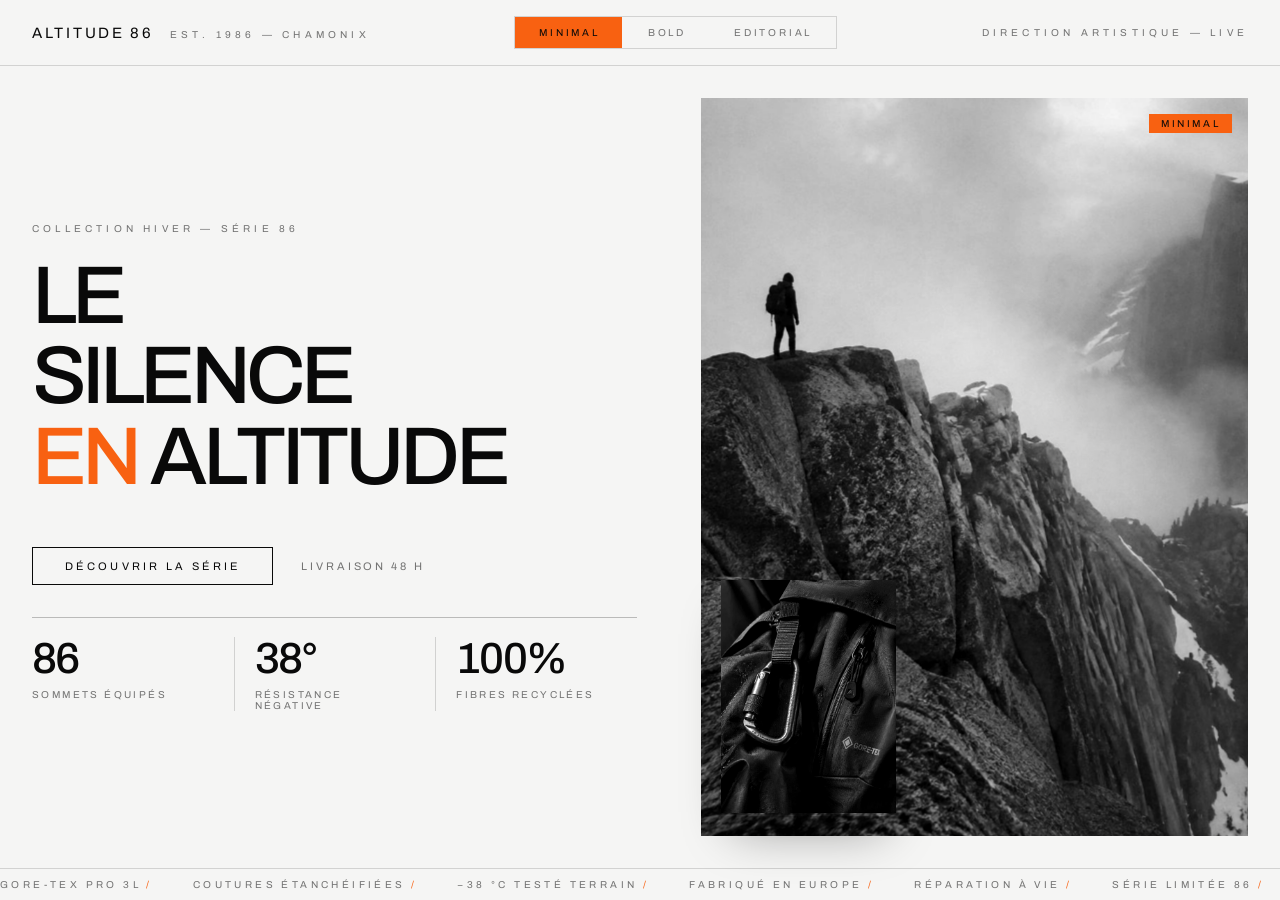
==== altitude86-demo.html @ 63ba26a3 "Add ALTITUDE 86 interactive digital demo" ====
<!doctype html>
<html lang="fr">
<head>
<meta charset="utf-8" />
<meta name="viewport" content="width=device-width, initial-scale=1" />
<title>ALTITUDE 86 — Équipement outdoor premium</title>
<meta name="description" content="Trois directions artistiques, une seule interface. Démo interactive d'une marque outdoor haut de gamme : Minimal, Bold, Editorial." />
<meta property="og:title" content="ALTITUDE 86 — Équipement outdoor premium" />
<meta property="og:description" content="Trois directions artistiques, une seule interface. Démo interactive d'une marque outdoor haut de gamme." />
<meta property="og:type" content="website" />
<meta name="twitter:card" content="summary_large_image" />
<link rel="preconnect" href="https://fonts.googleapis.com" />
<link rel="preconnect" href="https://fonts.gstatic.com" crossorigin />
<link rel="stylesheet" href="https://fonts.googleapis.com/css2?family=Anton&family=Archivo:wght@400;500;600;800&family=Instrument+Serif:ital@0;1&display=swap" />
<style>
  :root {
    --ink: oklch(0.14 0 0);
    --paper: oklch(0.97 0.002 90);
    --accent-signal: oklch(0.68 0.2 42);
    --ease-swift: cubic-bezier(0.16, 1, 0.3, 1);
  }

  * { margin: 0; padding: 0; box-sizing: border-box; }
  html, body { height: 100%; }

  body {
    font-family: 'Archivo', sans-serif;
    background: var(--bg);
    color: var(--fg);
    overflow: hidden;
    cursor: none;
    transition: background-color .65s var(--ease-swift), color .65s var(--ease-swift);
  }

  /* ---- mode themes ---- */
  body[data-mode="minimal"]   { --bg: var(--paper); --fg: var(--ink);
    --sub: color-mix(in oklab, var(--ink) 55%, transparent);
    --rule: color-mix(in oklab, var(--ink) 15%, transparent); }
  body[data-mode="bold"]      { --bg: var(--ink);   --fg: var(--paper);
    --sub: color-mix(in oklab, var(--paper) 55%, transparent);
    --rule: color-mix(in oklab, var(--paper) 20%, transparent); }
  body[data-mode="editorial"] { --bg: oklch(0.93 0.012 80); --fg: var(--ink);
    --sub: color-mix(in oklab, var(--ink) 60%, transparent);
    --rule: color-mix(in oklab, var(--ink) 25%, transparent); }

  .stage {
    height: 100vh; height: 100dvh;
    display: flex; flex-direction: column;
    position: relative; overflow: hidden;
  }

  /* ---- header ---- */
  header {
    flex-shrink: 0;
    display: flex; align-items: center; justify-content: space-between;
    border-bottom: 1px solid var(--rule);
    padding: 1rem 2rem;
    transition: border-color .65s var(--ease-swift);
  }
  .brand-wrap { display: flex; align-items: baseline; gap: 1rem; }
  .brand { font-size: 15px; letter-spacing: .18em; transition: all .65s var(--ease-swift); }
  body[data-mode="bold"] .brand { font-family: 'Anton', sans-serif; text-transform: uppercase; }
  body[data-mode="editorial"] .brand { font-family: 'Instrument Serif', serif; font-style: italic; }
  .eyebrow { text-transform: uppercase; color: var(--sub); transition: color .65s var(--ease-swift); }
  .eyebrow-a { letter-spacing: .42em; font-size: 10px; }
  body[data-mode="bold"] .eyebrow-a { letter-spacing: .3em; font-weight: 600; }
  body[data-mode="editorial"] .eyebrow-a { letter-spacing: .5em; }
  @media (max-width: 768px) { .eyebrow-a { display: none; } }

  .mode-switch {
    position: relative; display: grid; grid-template-columns: repeat(3, auto);
    border: 1px solid var(--rule); transition: border-color .65s var(--ease-swift);
  }
  .indicator {
    position: absolute; top: 0; left: 0; height: 100%; width: calc(100% / 3);
    background: var(--accent-signal);
    transition: transform .7s cubic-bezier(0.77, 0, 0.18, 1);
  }
  .mode-btn {
    position: relative; z-index: 1; cursor: none;
    padding: .625rem 1.5rem; font-size: 10px; text-transform: uppercase;
    letter-spacing: .28em; background: none; border: none; font-family: inherit;
    color: var(--sub); transition: all .65s var(--ease-swift);
  }
  .mode-btn.active { color: var(--ink); }
  .mode-btn:not(.active):hover { transform: translateY(-2px); letter-spacing: .4em; }
  @media (max-width: 640px) { .mode-btn { padding: .5rem .9rem; } }
  .eyebrow-b { letter-spacing: .42em; font-size: 10px; }
  @media (max-width: 1024px) { .eyebrow-b { display: none; } }

  /* ---- main grid ---- */
  main {
    flex: 1; min-height: 0;
    display: grid; align-items: center;
    padding: 1.5rem 2rem;
    transition: all .65s var(--ease-swift);
  }
  body[data-mode="minimal"]   main { grid-template-columns: 1.05fr .95fr; gap: 4rem; }
  body[data-mode="bold"]      main { grid-template-columns: 1.35fr .65fr; gap: 2.5rem; }
  body[data-mode="editorial"] main { grid-template-columns: .82fr 1.18fr; gap: 3.5rem; }
  @media (max-width: 900px) {
    main { grid-template-columns: 1fr !important; overflow-y: auto; }
  }

  .copy { display: flex; flex-direction: column; justify-content: center; gap: 1.5rem; min-height: 0; }

  .kicker { color: var(--sub); }

  h1 {
    transition: all .65s var(--ease-swift);
  }
  body[data-mode="minimal"] h1 {
    font-family: 'Archivo', sans-serif; font-weight: 500;
    letter-spacing: -.055em; line-height: .92; text-transform: uppercase;
    font-size: clamp(2.6rem, 6.4vw, 6.4rem);
  }
  body[data-mode="bold"] h1 {
    font-family: 'Anton', sans-serif; font-weight: 400;
    letter-spacing: -.02em; line-height: .88; text-transform: uppercase;
    font-size: clamp(3rem, 7.8vw, 8rem);
  }
  body[data-mode="editorial"] h1 {
    font-family: 'Instrument Serif', serif; font-style: italic; font-weight: 400;
    letter-spacing: -.02em; line-height: .88;
    font-size: clamp(3rem, 7.6vw, 7.6rem);
  }
  .h-line {
    display: block; overflow: hidden;
    margin-top: -.26em; padding-top: .26em; padding-bottom: .06em;
    will-change: transform;
  }
  .accent-word {
    display: inline-block; color: var(--accent-signal);
    transition: transform .5s var(--ease-swift);
  }
  .accent-word:hover { transform: skewX(-12deg) scale(1.1); }

  .lead { color: var(--sub); transition: all .65s var(--ease-swift); }
  body[data-mode="minimal"] .lead { max-width: 34ch; font-size: 13px; line-height: 1.625; }
  body[data-mode="bold"] .lead { max-width: 30ch; font-size: 13px; line-height: 1.375; font-weight: 500; }
  body[data-mode="editorial"] .lead { max-width: 38ch; font-size: 13.5px; line-height: 1.7; columns: 2; column-gap: 1.75rem; }

  .cta-row { display: flex; align-items: center; gap: 1.75rem; }
  .cta {
    cursor: none; background: none; font-family: inherit;
    transition: all .65s var(--ease-swift);
  }
  body[data-mode="minimal"] .cta {
    border: 1px solid var(--ink); border-radius: 0; color: var(--fg);
    padding: .75rem 2rem; font-size: 11px; letter-spacing: .3em; text-transform: uppercase;
  }
  body[data-mode="minimal"] .cta:hover { background: var(--ink); color: var(--paper); }
  body[data-mode="bold"] .cta {
    border: none; border-radius: 0; background: var(--accent-signal); color: var(--ink);
    padding: 1rem 2.5rem; font-size: 12px; font-weight: 600; letter-spacing: .22em; text-transform: uppercase;
  }
  body[data-mode="bold"] .cta:hover { transform: scale(1.04); }
  body[data-mode="editorial"] .cta {
    border: none; border-bottom: 1px solid var(--ink); border-radius: 0; color: var(--fg);
    padding: .25rem; font-size: 12px; letter-spacing: .26em; text-transform: uppercase;
  }
  body[data-mode="editorial"] .cta:hover { letter-spacing: .4em; }
  .ship { color: var(--sub); font-size: 11px; letter-spacing: .26em; text-transform: uppercase; }

  /* ---- stats ---- */
  .stats { position: relative; margin-top: .5rem; display: grid; grid-template-columns: repeat(3, 1fr); padding-top: 1.25rem; }
  .stats-rule { position: absolute; top: 0; left: 0; height: 1px; width: 100%; background: var(--fg); opacity: .25; }
  .stat { padding-right: 1.25rem; }
  .stat + .stat { border-left: 1px solid var(--rule); padding-left: 1.25rem; transition: border-color .65s var(--ease-swift); }
  .stat-num {
    font-size: clamp(1.9rem, 3.4vw, 3.2rem); line-height: 1;
    font-variant-numeric: tabular-nums; transition: all .65s var(--ease-swift);
  }
  body[data-mode="minimal"] .stat-num { font-family: 'Archivo', sans-serif; font-weight: 500; letter-spacing: -.04em; }
  body[data-mode="bold"] .stat-num { font-family: 'Anton', sans-serif; font-weight: 400; letter-spacing: -.01em; }
  body[data-mode="editorial"] .stat-num { font-family: 'Instrument Serif', serif; font-style: italic; letter-spacing: -.01em; }
  .stat-label { color: var(--sub); margin-top: .5rem; font-size: 10px; letter-spacing: .24em; text-transform: uppercase; }

  /* ---- image column ---- */
  .imgcol { position: relative; height: 100%; min-height: 0; padding: .5rem 0; }
  .tilt { position: relative; height: 100%; width: 100%; transform-style: preserve-3d; transition: transform .2s linear; }
  .img-in { position: relative; height: 100%; width: 100%; overflow: hidden; }
  .hero-img {
    height: 100%; width: 100%; object-fit: cover; will-change: transform;
    transition: all .65s var(--ease-swift);
  }
  body[data-mode="minimal"] .hero-img { filter: grayscale(1) contrast(1.05) brightness(1.1); }
  body[data-mode="bold"] .hero-img { filter: grayscale(1) contrast(1.6) brightness(.75) saturate(0); }
  body[data-mode="editorial"] .hero-img { filter: sepia(.25) grayscale(.8) contrast(1.1); clip-path: polygon(0 0, 100% 4%, 100% 96%, 0 100%); }
  .light {
    pointer-events: none; position: absolute; inset: 0; mix-blend-mode: overlay;
    transition: opacity .5s;
  }
  .sweep {
    pointer-events: none; position: absolute; inset: 0;
    background: var(--accent-signal); mix-blend-mode: multiply;
    clip-path: inset(100% 0 0 0);
    transition: clip-path .8s cubic-bezier(0.77, 0, 0.18, 1);
  }
  body[data-mode="bold"] .sweep { opacity: .55; }
  body[data-mode="minimal"] .sweep, body[data-mode="editorial"] .sweep { opacity: .3; }
  .imgcol:hover .sweep { clip-path: inset(0 0 0 0); }

  .plate-wrap { position: absolute; bottom: 1.25rem; left: 1.25rem; width: 32%; max-width: 190px; will-change: transform; transition: opacity .65s var(--ease-swift); }
  body[data-mode="minimal"] .plate-wrap { opacity: 0; }
  .plate { overflow: hidden; box-shadow: 0 25px 50px -12px rgb(0 0 0 / .4); }
  .detail-img { aspect-ratio: 3/4; width: 100%; height: auto; object-fit: cover; transition: all .65s var(--ease-swift); }
  body[data-mode="minimal"] .detail-img { filter: grayscale(1) contrast(1.05) brightness(1.1); }
  body[data-mode="bold"] .detail-img { filter: grayscale(1) contrast(1.6) brightness(.75) saturate(0); }
  body[data-mode="editorial"] .detail-img { filter: sepia(.25) grayscale(.8) contrast(1.1); }

  .badge {
    position: absolute; top: 1rem; right: 1rem;
    background: var(--accent-signal); color: var(--ink);
    padding: .25rem .75rem; font-size: 10px; letter-spacing: .26em; text-transform: uppercase;
    will-change: transform;
  }

  /* ---- footer ticker ---- */
  footer {
    flex-shrink: 0; border-top: 1px solid var(--rule); overflow: hidden;
    padding: .625rem 0; transition: border-color .65s var(--ease-swift);
  }
  .marquee { display: flex; gap: 2.5rem; width: max-content; white-space: nowrap; animation: marquee-x 22s linear infinite; }
  .marquee > div { display: flex; gap: 2.5rem; }
  .tick { color: var(--sub); font-size: 10px; letter-spacing: .34em; text-transform: uppercase; transition: color .65s var(--ease-swift); }
  .tick em { font-style: normal; color: var(--accent-signal); }
  @keyframes marquee-x { from { transform: translateX(0); } to { transform: translateX(-50%); } }

  /* ---- entrance animations (replayed on each mode switch) ---- */
  @keyframes rise-in { from { opacity: 0; transform: translateY(1.1em) rotate(2deg); } to { opacity: 1; transform: translateY(0) rotate(0); } }
  @keyframes mask-up { from { transform: translateY(110%) skewY(7deg); } to { transform: translateY(0) skewY(0); } }
  @keyframes img-reveal { from { clip-path: inset(0 0 100% 0); transform: scale(1.35); filter: blur(10px); } to { clip-path: inset(0 0 0 0); transform: scale(1); filter: blur(0); } }
  @keyframes plate-in { from { opacity: 0; transform: translateY(60px) rotate(-8deg) scale(.85); } to { opacity: 1; transform: none; } }
  @keyframes rule-grow { from { transform: scaleX(0); } to { transform: scaleX(1); } }
  .anim .rise { animation: rise-in .8s var(--ease-swift) both; }
  .anim .mask-line { display: block; animation: mask-up 1s var(--ease-swift) both; }
  .anim .img-in { animation: img-reveal 1.15s cubic-bezier(0.77, 0, 0.18, 1) both; }
  .anim .plate-in { animation: plate-in 1s var(--ease-swift) .35s both; }
  .anim .rule-grow { transform-origin: left; animation: rule-grow 1.1s var(--ease-swift) .3s both; }

  /* ---- wipe transition ---- */
  .wipe-layer { pointer-events: none; position: fixed; inset: 0; z-index: 50; overflow: hidden; }
  @keyframes wipe-sweep {
    0% { transform: translateX(-101%) skewX(-12deg); }
    45% { transform: translateX(0%) skewX(0deg); }
    55% { transform: translateX(0%) skewX(0deg); }
    100% { transform: translateX(101%) skewX(12deg); }
  }
  .wipe { position: absolute; inset: -10%; animation: wipe-sweep .9s cubic-bezier(0.77, 0, 0.18, 1) both; }
  .wipe-accent { background: var(--accent-signal); display: flex; align-items: center; justify-content: center; }
  .wipe-ink { background: var(--ink); mix-blend-mode: multiply; opacity: .25; }
  @keyframes wipe-label {
    0%, 25% { opacity: 0; transform: translateY(40%) scale(.9); letter-spacing: .6em; }
    50% { opacity: 1; transform: translateY(0) scale(1); letter-spacing: -.02em; }
    70% { opacity: 1; }
    100% { opacity: 0; transform: translateY(-30%) scale(1.05); }
  }
  .wipe-text {
    font-family: 'Anton', sans-serif; font-size: 18vw; line-height: 1;
    color: var(--ink); text-transform: uppercase;
    animation: wipe-label .9s var(--ease-swift) both;
  }

  /* ---- custom cursor ---- */
  .cursor {
    pointer-events: none; position: fixed; top: 0; left: 0; z-index: 60;
    border-radius: 9999px; background: var(--paper); mix-blend-mode: difference;
    transition: width .45s var(--ease-swift), height .45s var(--ease-swift);
  }
  @media (hover: none) { body { cursor: auto; } .cursor { display: none; } .mode-btn, .cta { cursor: pointer; } }
</style>
</head>
<body data-mode="minimal">
  <div class="stage anim" id="stage">
    <header>
      <div class="brand-wrap">
        <span class="brand" id="brand">ALTITUDE 86</span>
        <span class="eyebrow eyebrow-a">Est. 1986 — Chamonix</span>
      </div>
      <div class="mode-switch" role="tablist" aria-label="Direction artistique">
        <span class="indicator" id="indicator"></span>
        <button class="mode-btn active" data-mode-btn="minimal">Minimal</button>
        <button class="mode-btn" data-mode-btn="bold">Bold</button>
        <button class="mode-btn" data-mode-btn="editorial">Editorial</button>
      </div>
      <span class="eyebrow eyebrow-b">Direction artistique — live</span>
    </header>

    <main>
      <section class="copy">
        <span class="eyebrow eyebrow-a kicker rise" style="animation-delay:40ms">Collection hiver — Série 86</span>
        <h1 id="headline"></h1>
        <p class="lead rise" id="lead" style="animation-delay:380ms"></p>
        <div class="cta-row rise" style="animation-delay:460ms">
          <button class="cta">Découvrir la série</button>
          <span class="ship">Livraison 48 h</span>
        </div>
        <div class="stats">
          <span class="rule-grow stats-rule"></span>
          <div class="stat rise" style="animation-delay:520ms">
            <div class="stat-num" data-to="86" data-suffix="">0</div>
            <div class="stat-label">Sommets équipés</div>
          </div>
          <div class="stat rise" style="animation-delay:610ms">
            <div class="stat-num" data-to="38" data-suffix="°">0</div>
            <div class="stat-label">Résistance négative</div>
          </div>
          <div class="stat rise" style="animation-delay:700ms">
            <div class="stat-num" data-to="100" data-suffix="%">0</div>
            <div class="stat-label">Fibres recyclées</div>
          </div>
        </div>
      </section>

      <section class="imgcol" id="imgcol">
        <div class="tilt" id="tilt">
          <div class="img-in">
            <img class="hero-img" id="hero" width="1600" height="1200" alt="Alpiniste sur une arête de granite dans le brouillard" src="[data-uri]" />
            <div class="light" id="light"></div>
            <div class="sweep"></div>
          </div>
          <div class="plate-wrap plate-in" id="plate">
            <div class="plate">
              <img class="detail-img" id="detail" width="1008" height="1408" loading="lazy" alt="Détail d'une veste technique et d'un mousqueton" src="[data-uri]" />
            </div>
          </div>
          <span class="badge rise" id="badge" style="animation-delay:700ms">minimal</span>
        </div>
      </section>
    </main>

    <footer>
      <div class="marquee" id="marquee"></div>
    </footer>
  </div>

  <div class="cursor" id="cursor" style="width:14px;height:14px;"></div>

<script>
(function () {
  "use strict";

  var MODES = {
    minimal: {
      label: "Minimal",
      headline: ["Le", "silence", "en altitude"],
      lead: "Une collection réduite à l'essentiel. Quatre pièces, trois saisons, zéro superflu."
    },
    bold: {
      label: "Bold",
      headline: ["Rien", "ne nous", "arrête"],
      lead: "Testé à −38 °C sur l'arête nord. Conçu pour ceux qui n'attendent pas la météo."
    },
    editorial: {
      label: "Editorial",
      headline: ["Chronique", "des hautes", "latitudes"],
      lead: "Carnet de terrain, numéro 86. Granite, brouillard et lumière rase : trois semaines au-dessus de la mer de nuages, sans redescendre."
    }
  };

  var TICKER = ["Gore-Tex Pro 3L", "Coutures étanchéifiées", "−38 °C testé terrain", "Fabriqué en Europe", "Réparation à vie", "Série limitée 86"];

  var stage = document.getElementById("stage");
  var cursor = document.getElementById("cursor");
  var indicator = document.getElementById("indicator");
  var badge = document.getElementById("badge");
  var headline = document.getElementById("headline");
  var lead = document.getElementById("lead");
  var tilt = document.getElementById("tilt");
  var hero = document.getElementById("hero");
  var light = document.getElementById("light");
  var plate = document.getElementById("plate");
  var detail = document.getElementById("detail");
  var imgcol = document.getElementById("imgcol");

  var mode = "minimal";
  var switching = false;
  var imgHover = false;
  var p = { x: 0, y: 0 };
  var target = { x: 0, y: 0, cx: -100, cy: -100, hot: false };
  var now = { x: 0, y: 0, cx: -100, cy: -100 };

  /* ---- ticker ---- */
  var mq = document.getElementById("marquee");
  for (var k = 0; k < 2; k++) {
    var row = document.createElement("div");
    TICKER.forEach(function (w) {
      var s = document.createElement("span");
      s.className = "tick";
      s.innerHTML = w + " <em>/</em>";
      row.appendChild(s);
    });
    mq.appendChild(row);
  }

  /* ---- headline ---- */
  function renderHeadline() {
    headline.innerHTML = "";
    MODES[mode].headline.forEach(function (line, i) {
      var wrap = document.createElement("span");
      wrap.className = "h-line";
      var mask = document.createElement("span");
      mask.className = "mask-line";
      mask.style.animationDelay = (120 + i * 110) + "ms";
      if (i === 2) {
        var words = line.split(" ");
        var acc = document.createElement("span");
        acc.className = "accent-word";
        acc.textContent = words[0];
        mask.appendChild(acc);
        if (words.length > 1) mask.appendChild(document.createTextNode(" " + words.slice(1).join(" ")));
      } else {
        mask.textContent = line;
      }
      wrap.appendChild(mask);
      headline.appendChild(wrap);
    });
  }

  /* ---- counters ---- */
  function runCounters() {
    document.querySelectorAll(".stat-num").forEach(function (el) {
      var to = parseInt(el.getAttribute("data-to"), 10);
      var suffix = el.getAttribute("data-suffix") || "";
      var start = performance.now();
      var dur = 1100;
      function tick(t) {
        var prog = Math.min((t - start) / dur, 1);
        var eased = 1 - Math.pow(1 - prog, 4);
        el.textContent = Math.round(to * eased) + suffix;
        if (prog < 1) requestAnimationFrame(tick);
      }
      requestAnimationFrame(tick);
    });
  }

  /* ---- wipe ---- */
  function playWipe(label) {
    var layer = document.createElement("div");
    layer.className = "wipe-layer";
    var accent = document.createElement("div");
    accent.className = "wipe wipe-accent";
    var txt = document.createElement("span");
    txt.className = "wipe-text";
    txt.textContent = label;
    accent.appendChild(txt);
    var ink = document.createElement("div");
    ink.className = "wipe wipe-ink";
    ink.style.animationDelay = "90ms";
    layer.appendChild(accent);
    layer.appendChild(ink);
    document.body.appendChild(layer);
    setTimeout(function () { layer.remove(); }, 1100);
  }

  /* ---- mode switch ---- */
  function setMode(m) {
    if (m === mode || switching) return;
    switching = true;
    playWipe(MODES[m].label);
    setTimeout(function () {
      mode = m;
      document.body.setAttribute("data-mode", m);
      document.querySelectorAll(".mode-btn").forEach(function (b) {
        b.classList.toggle("active", b.getAttribute("data-mode-btn") === m);
      });
      var idx = Object.keys(MODES).indexOf(m);
      indicator.style.transform = "translateX(" + idx * 100 + "%)";
      badge.textContent = m;
      lead.textContent = MODES[m].lead;
      stage.classList.remove("anim");
      void stage.offsetWidth;
      renderHeadline();
      stage.classList.add("anim");
      runCounters();
      switching = false;
    }, 380);
  }

  document.querySelectorAll(".mode-btn").forEach(function (b) {
    b.addEventListener("click", function () { setMode(b.getAttribute("data-mode-btn")); });
  });

  /* ---- pointer tracking ---- */
  stage.addEventListener("pointermove", function (e) {
    var r = stage.getBoundingClientRect();
    target.x = (e.clientX - r.left) / r.width - 0.5;
    target.y = (e.clientY - r.top) / r.height - 0.5;
    target.cx = e.clientX;
    target.cy = e.clientY;
    target.hot = !!(e.target.closest && e.target.closest("button"));
  });
  imgcol.addEventListener("pointerenter", function () { imgHover = true; });
  imgcol.addEventListener("pointerleave", function () { imgHover = false; });

  /* ---- animation loop ---- */
  function loop() {
    now.x += (target.x - now.x) * 0.08;
    now.y += (target.y - now.y) * 0.08;
    now.cx += (target.cx - now.cx) * 0.22;
    now.cy += (target.cy - now.cy) * 0.22;
    p.x = now.x; p.y = now.y;

    var lines = headline.querySelectorAll(".h-line");
    for (var i = 0; i < lines.length; i++) {
      lines[i].style.transform = "translate(" + (p.x * (i + 1) * -18) + "px, " + (p.y * (i + 1) * -6) + "px)";
    }

    tilt.style.transform = "perspective(1200px) rotateY(" + (p.x * 14) + "deg) rotateX(" + (-p.y * 12) + "deg) scale(" + (imgHover ? 1.02 : 1) + ")";
    hero.style.transform = "scale(" + (imgHover ? 1.28 : 1.14) + ") translate(" + (p.x * -40) + "px, " + (p.y * -40) + "px)";
    light.style.background = "radial-gradient(circle at " + ((p.x + 0.5) * 100) + "% " + ((p.y + 0.5) * 100) + "%, color-mix(in oklab, var(--paper) 70%, transparent) 0%, transparent 45%)";
    light.style.opacity = imgHover ? 1 : 0.45;
    plate.style.transform = "translate3d(" + (p.x * 70) + "px, " + (p.y * 70) + "px, 60px) rotate(" + (p.x * 6) + "deg)";
    badge.style.transform = "translate3d(" + (p.x * -30) + "px, " + (p.y * -30) + "px, 40px)";
    detail.style.transform = "scale(" + (imgHover ? 1.15 : 1) + ")";

    var size = target.hot ? 64 : (imgHover ? 110 : 14);
    cursor.style.width = size + "px";
    cursor.style.height = size + "px";
    cursor.style.transform = "translate(" + now.cx + "px, " + now.cy + "px) translate(-50%, -50%)";

    requestAnimationFrame(loop);
  }

  /* ---- init ---- */
  renderHeadline();
  runCounters();
  requestAnimationFrame(loop);
})();
</script>

<script>
(function(){
  const q = new URLSearchParams(location.search);
  if(q.get('preview') !== '1') return;
  document.documentElement.classList.add('is-preview');
  const style = document.createElement('style');
  style.textContent = `
    .is-preview body{cursor:default!important}
    .is-preview .cursor{display:none!important}
    .is-preview .mode-btn,.is-preview .cta{pointer-events:none!important}
  `;
  document.head.appendChild(style);
  const modes = ['minimal','bold','editorial'];
  let i = 0;
  function step(){
    const btn = document.querySelector('[data-mode-btn="'+modes[i % modes.length]+'"]');
    if(btn) btn.click();
    i++;
  }
  setTimeout(()=>{ i=1; step(); setInterval(step, 1900); }, 1600);
})();
</script>

</body>
</html>
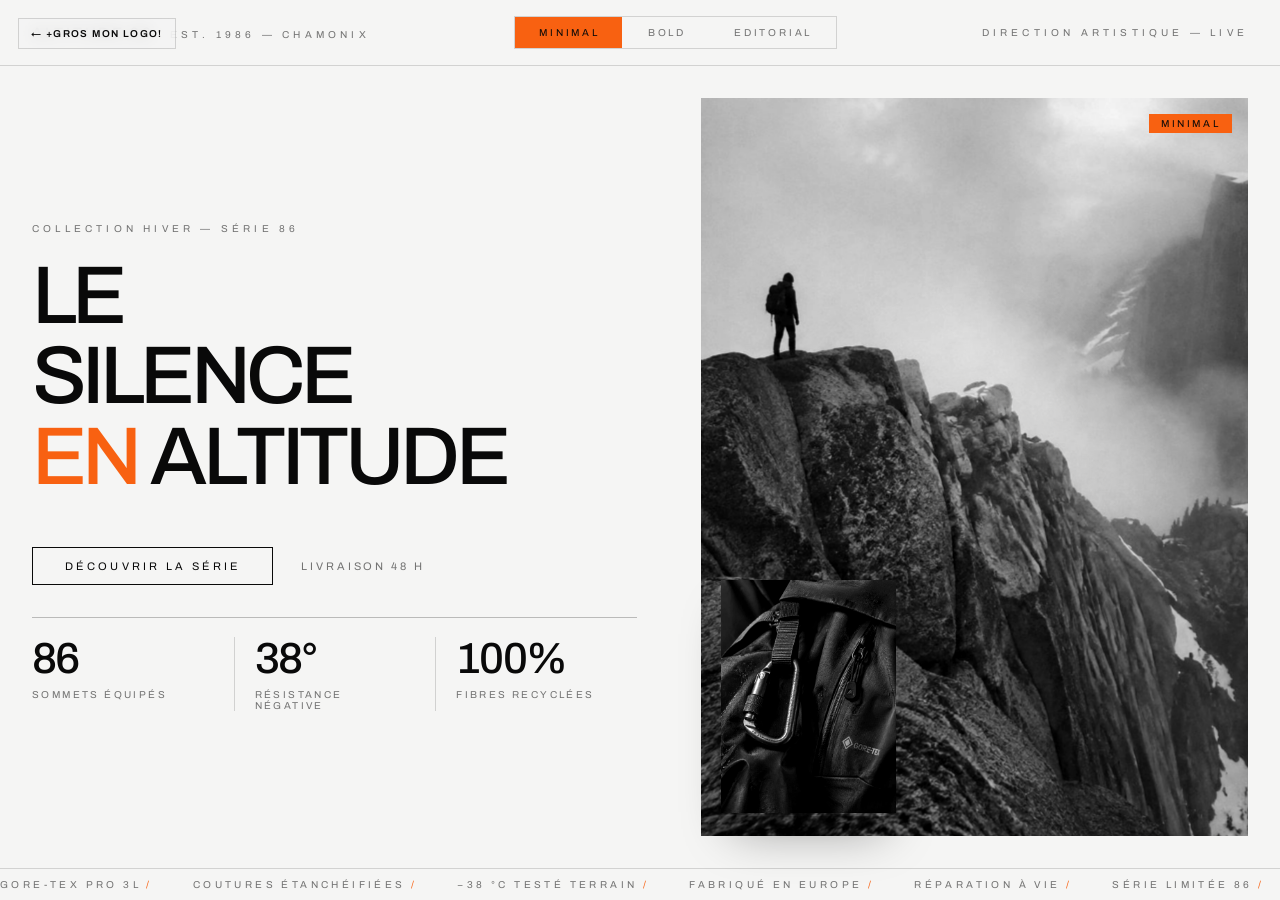
==== commit 2030c021: "Add portfolio return link to ALTITUDE 86 demo" ====
--- a/altitude86-demo.html
+++ b/altitude86-demo.html
@@ -269,9 +269,24 @@
     transition: width .45s var(--ease-swift), height .45s var(--ease-swift);
   }
   @media (hover: none) { body { cursor: auto; } .cursor { display: none; } .mode-btn, .cta { cursor: pointer; } }
+
+  .portfolio-back{
+    position:fixed;top:18px;left:18px;z-index:9999;
+    display:inline-flex;align-items:center;gap:9px;
+    padding:9px 12px;
+    font-family:'Archivo',sans-serif;font-size:10px;font-weight:600;
+    letter-spacing:.14em;text-transform:uppercase;text-decoration:none;
+    color:var(--fg);background:color-mix(in oklab,var(--bg) 82%,transparent);
+    border:1px solid var(--rule);
+    backdrop-filter:blur(8px);
+    transition:transform .25s var(--ease-swift),background-color .25s var(--ease-swift),color .25s var(--ease-swift);
+  }
+  .portfolio-back:hover{transform:translateX(-3px);background:var(--accent-signal);color:var(--ink)}
+  @media(max-width:640px){.portfolio-back{top:12px;left:12px;padding:8px 10px}}
 </style>
 </head>
 <body data-mode="minimal">
+<a class="portfolio-back" href="./" aria-label="Retour au portfolio">← +GROS MON LOGO!</a>
   <div class="stage anim" id="stage">
     <header>
       <div class="brand-wrap">
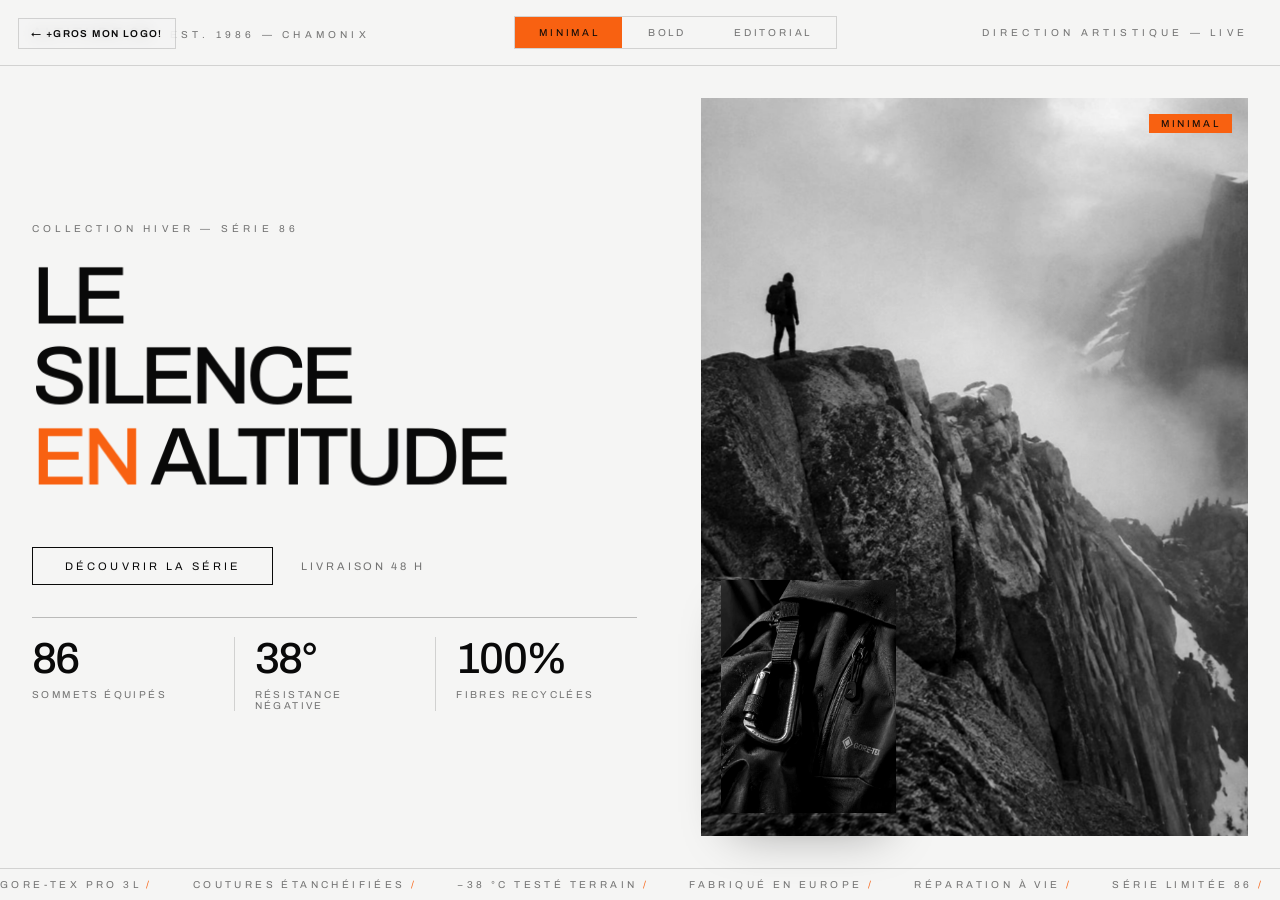
==== commit 75ad655f: "Hide portfolio return link in ALTITUDE 86 preview thumbnail" ====
--- a/altitude86-demo.html
+++ b/altitude86-demo.html
@@ -554,6 +554,7 @@
   style.textContent = `
     .is-preview body{cursor:default!important}
     .is-preview .cursor{display:none!important}
+    .is-preview .portfolio-back{display:none!important}
     .is-preview .mode-btn,.is-preview .cta{pointer-events:none!important}
   `;
   document.head.appendChild(style);
